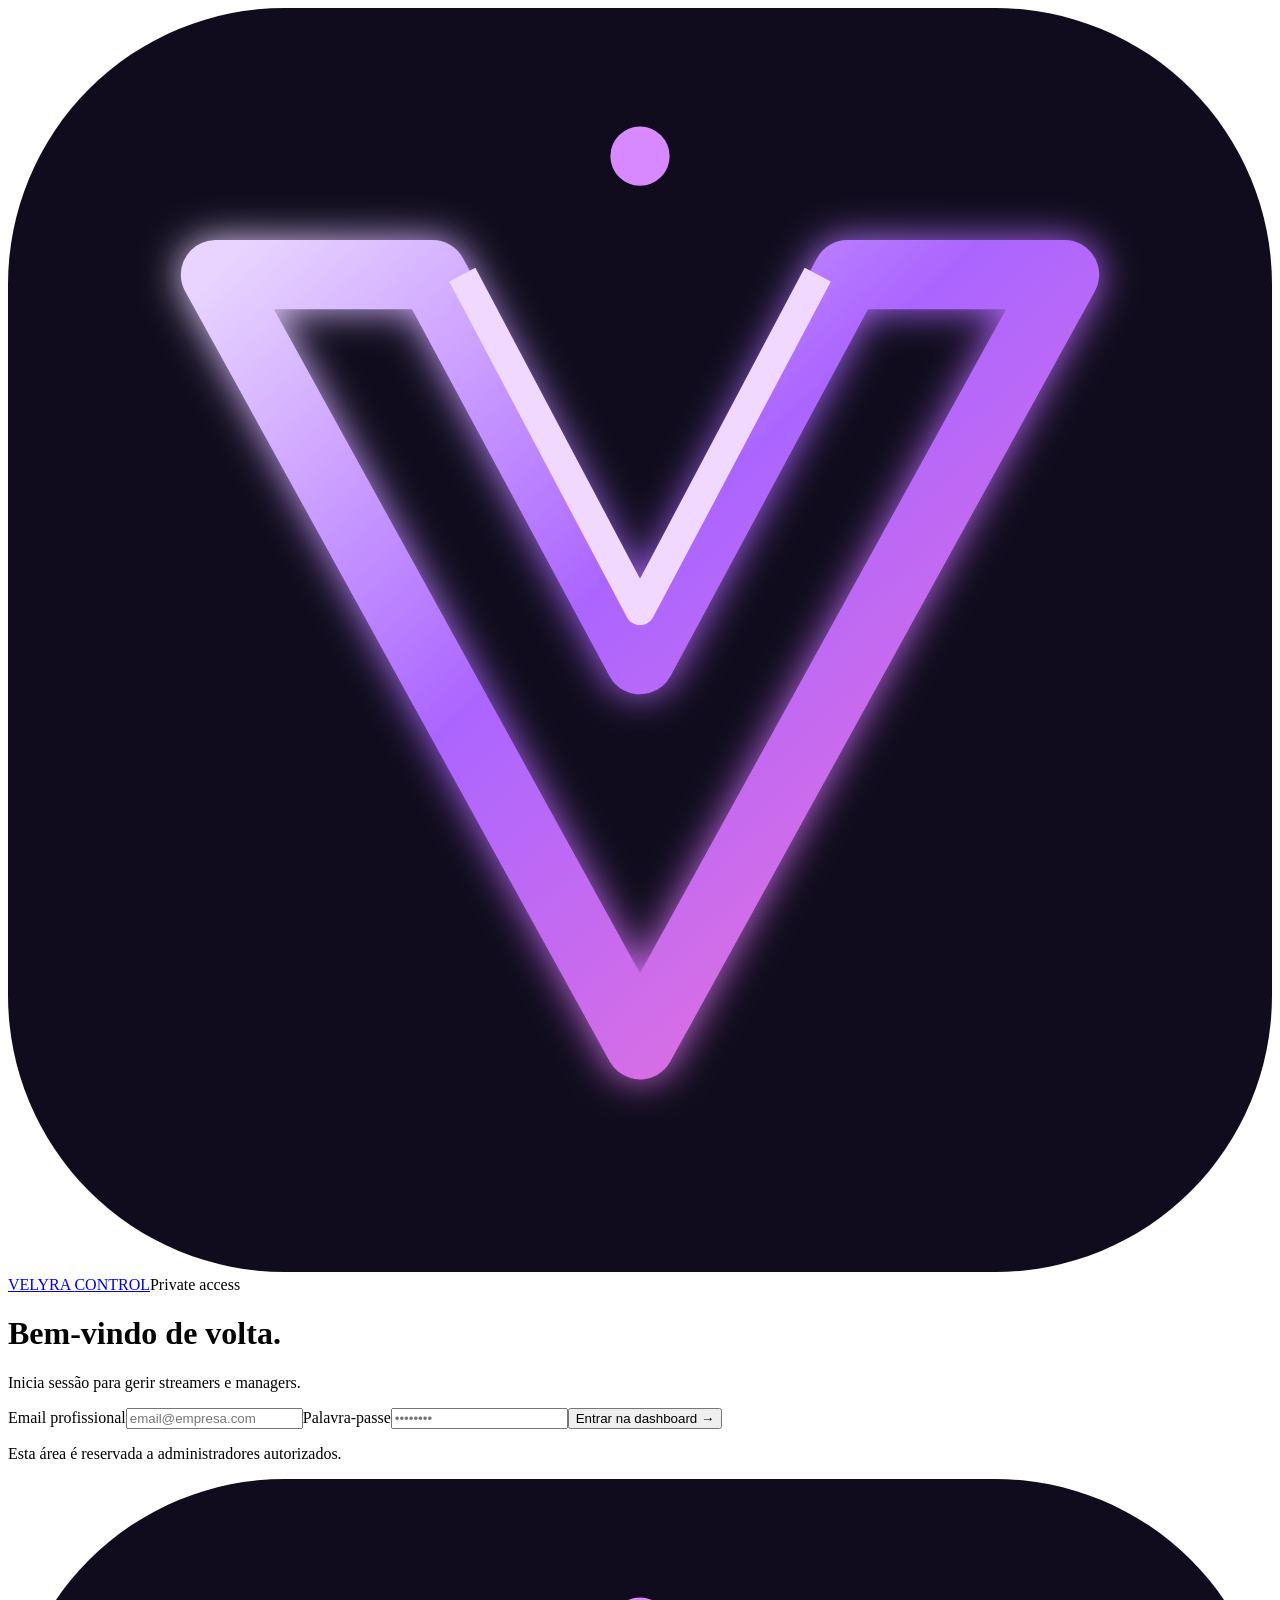
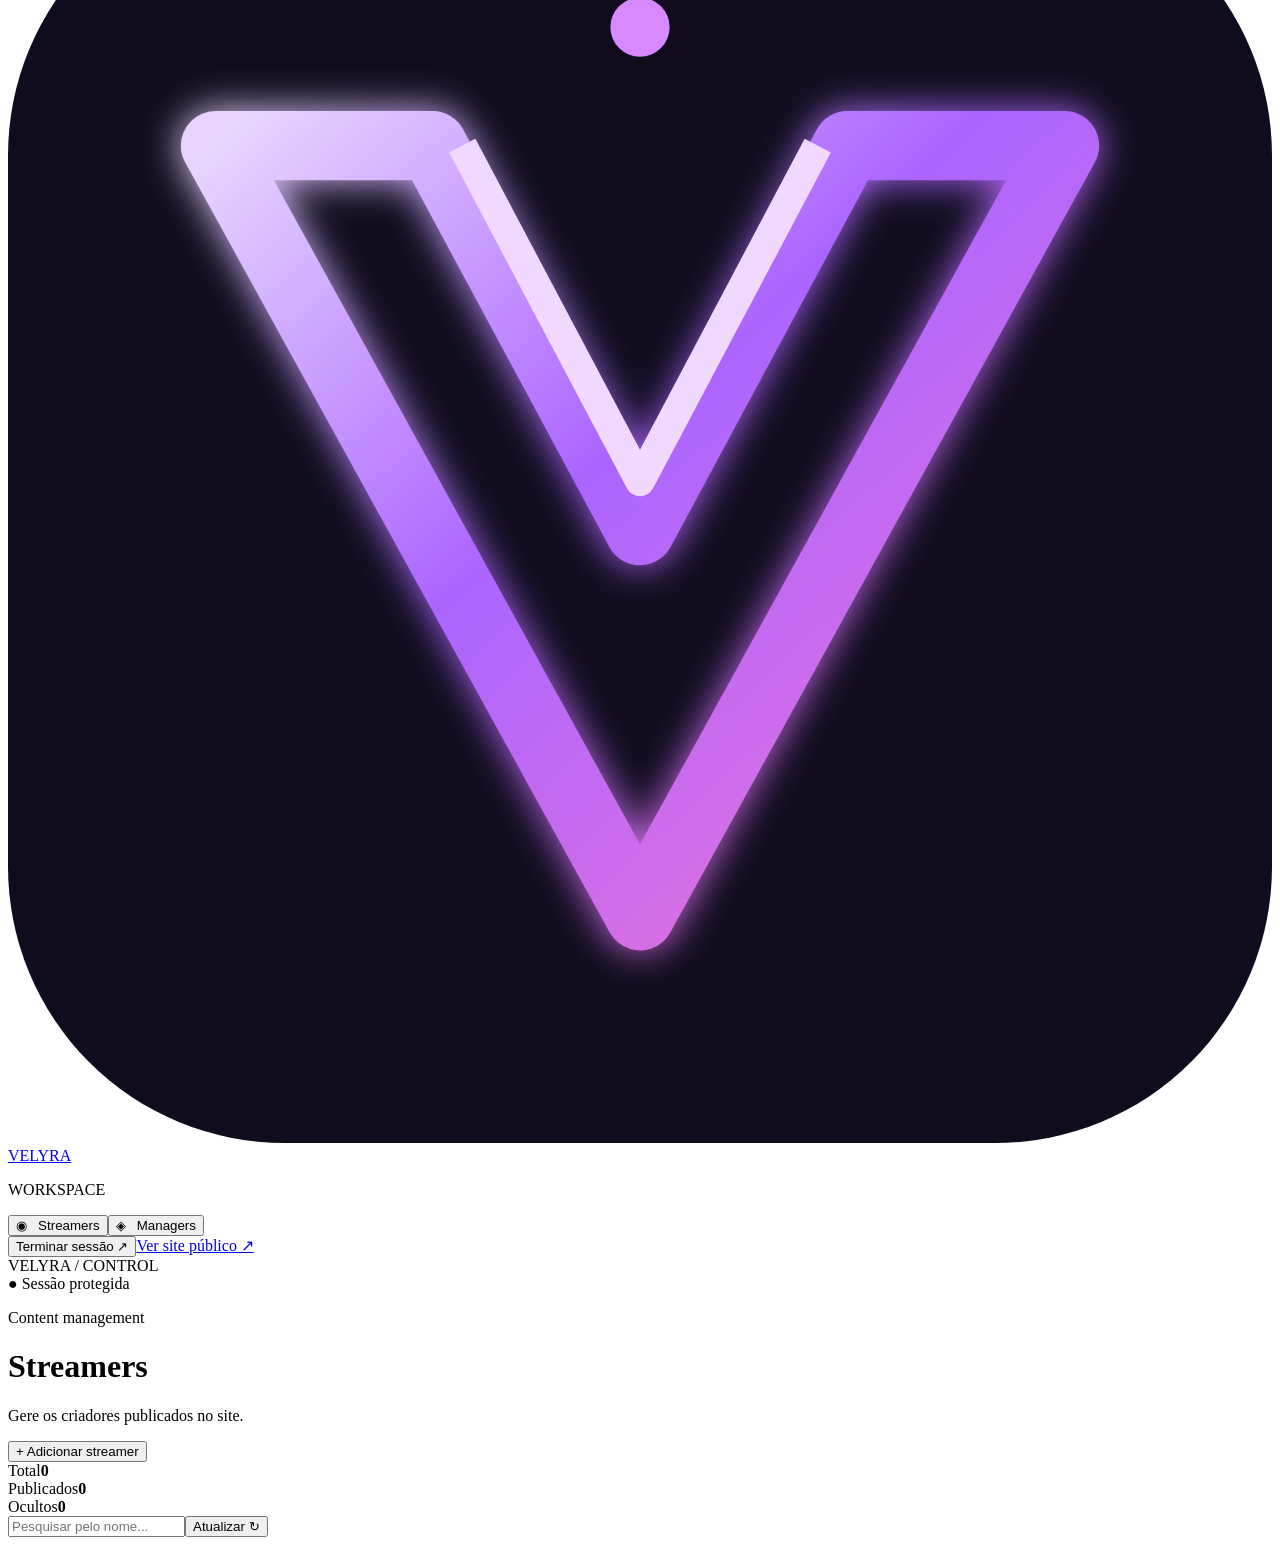
==== pagante/index.html @ 040bf2df "VELYRA Control: dashboard interface" ====
<!doctype html><html lang="pt"><head><meta charset="utf-8"><meta name="viewport" content="width=device-width,initial-scale=1"><meta name="robots" content="noindex,nofollow"><meta name="theme-color" content="#0a0911"><title>VELYRA Control — Dashboard</title><link rel="icon" href="/logo.svg"><link rel="stylesheet" href="/assets/dashboard.css"></head><body>
<div class="auth-screen" id="auth-screen"><div class="login"><a class="login-brand" href="/"><img src="/logo.svg" alt=""> VELYRA <span>CONTROL</span></a><span class="eyebrow">Private access</span><h1>Bem-vindo de volta.</h1><p class="muted">Inicia sessão para gerir streamers e managers.</p><form id="login-form"><label for="email">Email profissional</label><input id="email" name="email" type="email" autocomplete="username" required placeholder="email@empresa.com"><label for="password">Palavra-passe</label><input id="password" name="password" type="password" autocomplete="current-password" required minlength="8" placeholder="••••••••"><button class="primary full" type="submit" id="login-button">Entrar na dashboard →</button></form><p class="message" id="login-status" role="status"></p><p class="note">Esta área é reservada a administradores autorizados.</p></div></div>
<div class="app hidden" id="app"><aside class="side"><a class="logo" href="/"><img src="/logo.svg" alt=""> VELYRA</a><p class="aside-label">WORKSPACE</p><button class="nav-button active" data-kind="streamer">◉ &nbsp; Streamers</button><button class="nav-button" data-kind="manager">◈ &nbsp; Managers</button><div class="aside-bottom"><div class="account" id="account-email"></div><button id="logout" class="subtle">Terminar sessão ↗</button><a href="/" target="_blank" rel="noopener" class="subtle link">Ver site público ↗</a></div></aside>
<main class="main"><header class="top"><div class="tag">VELYRA / CONTROL</div><div id="session-indicator" class="session">● Sessão protegida</div></header><div class="toolbar"><div><p class="eyebrow">Content management</p><h1 id="section-title">Streamers</h1><p class="muted" id="section-description">Gere os criadores publicados no site.</p></div><button class="primary" id="create-button">+ Adicionar streamer</button></div><section class="stat-row"><article class="stat"><span>Total</span><strong id="count-total">0</strong></article><article class="stat"><span>Publicados</span><strong id="count-public">0</strong></article><article class="stat"><span>Ocultos</span><strong id="count-hidden">0</strong></article></section><div class="list-header"><input aria-label="Pesquisar perfis" id="search" placeholder="Pesquisar pelo nome..."><button class="subtle" id="refresh">Atualizar ↻</button></div><p id="app-status" class="message" role="status"></p><div id="profile-list" class="profile-list"></div></main></div>
<dialog id="editor"><form id="editor-form"><header class="modal-header"><div><p class="eyebrow">Profile editor</p><h2 id="editor-title">Novo perfil</h2></div><button id="close-editor" type="button" class="close" aria-label="Fechar">✕</button></header><div class="fields"><input type="hidden" id="profile-id" name="id"><label>Nome *<input name="name" maxlength="100" required placeholder="Nome do criador ou manager"></label><label>Username / handle<input name="handle" maxlength="80" placeholder="@nome"></label><label>Função ou categoria<input name="role" maxlength="100" placeholder="Ex.: Variety streamer"></label><label>Descrição<textarea name="bio" maxlength="1200" rows="3" placeholder="Apresentação breve"></textarea></label><div class="two"><label>Fotografia<input type="file" id="photo" name="photo" accept="image/png,image/jpeg,image/webp"></label><label>Link de fotografia<input name="photo_url" type="url" placeholder="https://..."></label></div><label>Twitch<input name="twitch_url" type="url" placeholder="https://twitch.tv/..."></label><label>Kick<input name="kick_url" type="url" placeholder="https://kick.com/..."></label><label>YouTube<input name="youtube_url" type="url" placeholder="https://youtube.com/..."></label><label>TikTok<input name="tiktok_url" type="url" placeholder="https://tiktok.com/@..."></label><label>Instagram<input name="instagram_url" type="url" placeholder="https://instagram.com/..."></label><label>Contacto profissional (URL)<input name="contact_url" type="url" placeholder="https://..."></label><div class="two"><label>Ordem de apresentação<input type="number" name="sort_order" min="0" max="100000" value="0"></label><label class="check"><input type="checkbox" name="published"> Publicar no site</label></div></div><p id="editor-status" class="message" role="status"></p><footer class="modal-footer"><button type="button" class="subtle" id="cancel-editor">Cancelar</button><button type="submit" class="primary" id="save-button">Guardar perfil</button></footer></form></dialog>
<script type="module" src="/assets/dashboard.js"></script></body></html>
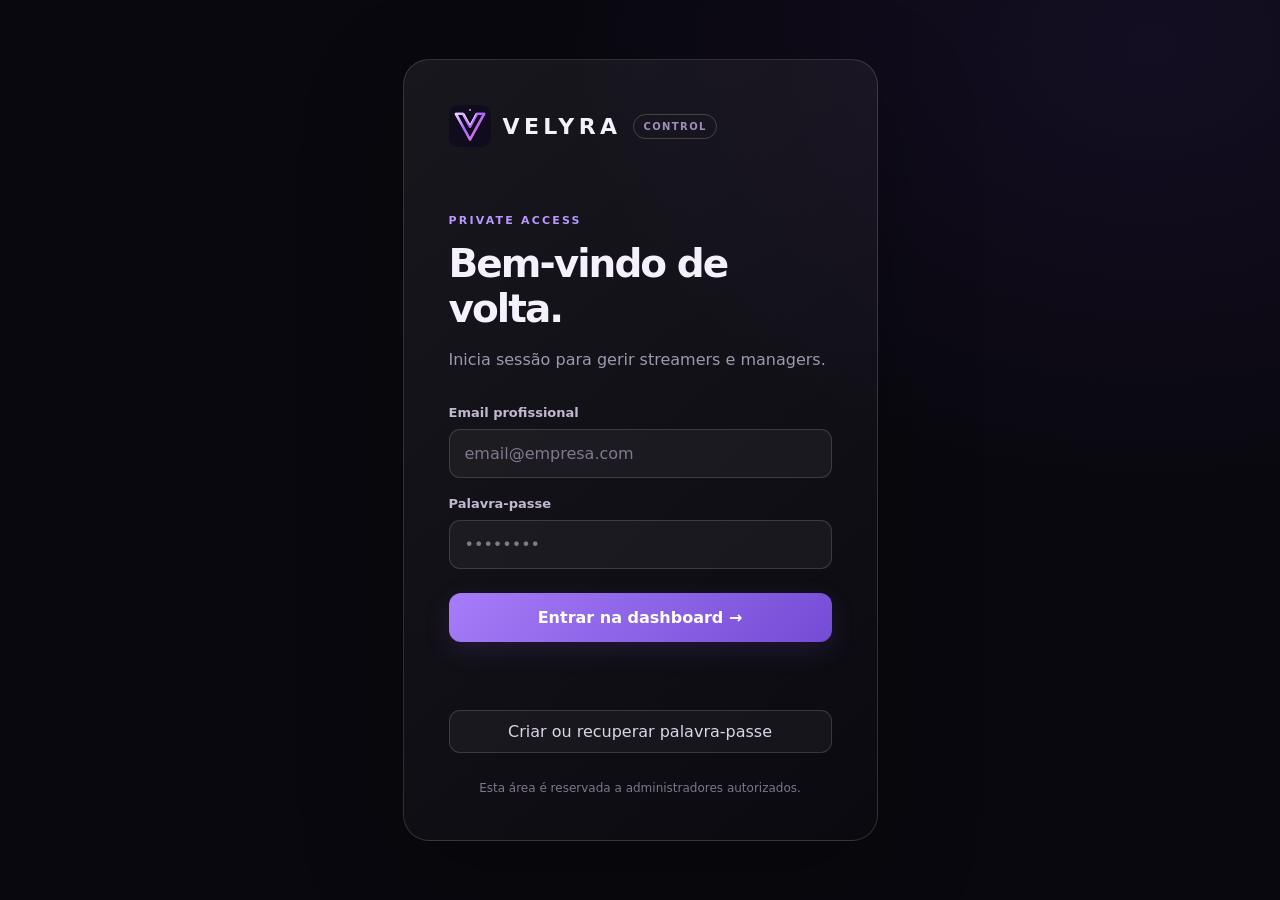
==== commit ec58cb8c: "Add invitation password setup and password recovery UI" ====
--- a/pagante/index.html
+++ b/pagante/index.html
@@ -1,5 +1,5 @@
 <!doctype html><html lang="pt"><head><meta charset="utf-8"><meta name="viewport" content="width=device-width,initial-scale=1"><meta name="robots" content="noindex,nofollow"><meta name="theme-color" content="#0a0911"><title>VELYRA Control — Dashboard</title><link rel="icon" href="/logo.svg"><link rel="stylesheet" href="/assets/dashboard.css"></head><body>
-<div class="auth-screen" id="auth-screen"><div class="login"><a class="login-brand" href="/"><img src="/logo.svg" alt=""> VELYRA <span>CONTROL</span></a><span class="eyebrow">Private access</span><h1>Bem-vindo de volta.</h1><p class="muted">Inicia sessão para gerir streamers e managers.</p><form id="login-form"><label for="email">Email profissional</label><input id="email" name="email" type="email" autocomplete="username" required placeholder="email@empresa.com"><label for="password">Palavra-passe</label><input id="password" name="password" type="password" autocomplete="current-password" required minlength="8" placeholder="••••••••"><button class="primary full" type="submit" id="login-button">Entrar na dashboard →</button></form><p class="message" id="login-status" role="status"></p><p class="note">Esta área é reservada a administradores autorizados.</p></div></div>
+<div class="auth-screen" id="auth-screen"><div class="login"><a class="login-brand" href="/"><img src="/logo.svg" alt=""> VELYRA <span>CONTROL</span></a><span class="eyebrow">Private access</span><h1>Bem-vindo de volta.</h1><p class="muted">Inicia sessão para gerir streamers e managers.</p><form id="login-form"><label for="email">Email profissional</label><input id="email" name="email" type="email" autocomplete="username" required placeholder="email@empresa.com"><label for="password">Palavra-passe</label><input id="password" name="password" type="password" autocomplete="current-password" required minlength="8" placeholder="••••••••"><button class="primary full" type="submit" id="login-button">Entrar na dashboard →</button></form><p class="message" id="login-status" role="status"></p><button type="button" id="forgot-password" class="subtle full">Criar ou recuperar palavra-passe</button><form id="password-form" class="hidden"><p class="muted">Define a palavra-passe da tua conta VELYRA.</p><label for="new-password">Nova palavra-passe</label><input id="new-password" type="password" minlength="10" autocomplete="new-password" required placeholder="Mínimo 10 caracteres"><label for="confirm-password">Confirmar palavra-passe</label><input id="confirm-password" type="password" minlength="10" autocomplete="new-password" required><button class="primary full" type="submit" id="password-button">Guardar palavra-passe</button><p class="message" id="password-status" role="status"></p></form><p class="note">Esta área é reservada a administradores autorizados.</p></div></div>
 <div class="app hidden" id="app"><aside class="side"><a class="logo" href="/"><img src="/logo.svg" alt=""> VELYRA</a><p class="aside-label">WORKSPACE</p><button class="nav-button active" data-kind="streamer">◉ &nbsp; Streamers</button><button class="nav-button" data-kind="manager">◈ &nbsp; Managers</button><div class="aside-bottom"><div class="account" id="account-email"></div><button id="logout" class="subtle">Terminar sessão ↗</button><a href="/" target="_blank" rel="noopener" class="subtle link">Ver site público ↗</a></div></aside>
 <main class="main"><header class="top"><div class="tag">VELYRA / CONTROL</div><div id="session-indicator" class="session">● Sessão protegida</div></header><div class="toolbar"><div><p class="eyebrow">Content management</p><h1 id="section-title">Streamers</h1><p class="muted" id="section-description">Gere os criadores publicados no site.</p></div><button class="primary" id="create-button">+ Adicionar streamer</button></div><section class="stat-row"><article class="stat"><span>Total</span><strong id="count-total">0</strong></article><article class="stat"><span>Publicados</span><strong id="count-public">0</strong></article><article class="stat"><span>Ocultos</span><strong id="count-hidden">0</strong></article></section><div class="list-header"><input aria-label="Pesquisar perfis" id="search" placeholder="Pesquisar pelo nome..."><button class="subtle" id="refresh">Atualizar ↻</button></div><p id="app-status" class="message" role="status"></p><div id="profile-list" class="profile-list"></div></main></div>
 <dialog id="editor"><form id="editor-form"><header class="modal-header"><div><p class="eyebrow">Profile editor</p><h2 id="editor-title">Novo perfil</h2></div><button id="close-editor" type="button" class="close" aria-label="Fechar">✕</button></header><div class="fields"><input type="hidden" id="profile-id" name="id"><label>Nome *<input name="name" maxlength="100" required placeholder="Nome do criador ou manager"></label><label>Username / handle<input name="handle" maxlength="80" placeholder="@nome"></label><label>Função ou categoria<input name="role" maxlength="100" placeholder="Ex.: Variety streamer"></label><label>Descrição<textarea name="bio" maxlength="1200" rows="3" placeholder="Apresentação breve"></textarea></label><div class="two"><label>Fotografia<input type="file" id="photo" name="photo" accept="image/png,image/jpeg,image/webp"></label><label>Link de fotografia<input name="photo_url" type="url" placeholder="https://..."></label></div><label>Twitch<input name="twitch_url" type="url" placeholder="https://twitch.tv/..."></label><label>Kick<input name="kick_url" type="url" placeholder="https://kick.com/..."></label><label>YouTube<input name="youtube_url" type="url" placeholder="https://youtube.com/..."></label><label>TikTok<input name="tiktok_url" type="url" placeholder="https://tiktok.com/@..."></label><label>Instagram<input name="instagram_url" type="url" placeholder="https://instagram.com/..."></label><label>Contacto profissional (URL)<input name="contact_url" type="url" placeholder="https://..."></label><div class="two"><label>Ordem de apresentação<input type="number" name="sort_order" min="0" max="100000" value="0"></label><label class="check"><input type="checkbox" name="published"> Publicar no site</label></div></div><p id="editor-status" class="message" role="status"></p><footer class="modal-footer"><button type="button" class="subtle" id="cancel-editor">Cancelar</button><button type="submit" class="primary" id="save-button">Guardar perfil</button></footer></form></dialog>
--- a/assets/dashboard.css
+++ b/assets/dashboard.css
@@ -0,0 +1 @@
+:root{color-scheme:dark;font-family:Inter,ui-sans-serif,system-ui,-apple-system,Segoe UI,sans-serif;background:#09080e;color:#f4f0fc}*{box-sizing:border-box}body{margin:0;min-height:100vh;background:radial-gradient(ellipse at 90% 5%,#7741d91a,transparent 38%),#09080e}input,textarea,button{font:inherit}button{cursor:pointer}a{text-decoration:none;color:inherit}.hidden{display:none!important}.muted{color:#9f98ae;line-height:1.6}.eyebrow{font-size:11px;letter-spacing:.2em;color:#b897ff;text-transform:uppercase;font-weight:800}.primary{background:linear-gradient(135deg,#a67cf9,#754bd5);color:white;border:0;border-radius:12px;padding:14px 22px;font-weight:750;min-height:49px;box-shadow:0 8px 26px #8d57ea26}.primary:hover{filter:brightness(1.12)}.primary:disabled{opacity:.55;cursor:wait}.full{width:100%;margin-top:24px}.subtle{background:#ffffff0a;border:1px solid #ffffff25;border-radius:11px;padding:11px 18px;color:#dcd5e8}.subtle:hover{background:#a07eff19}.message{font-size:13px;min-height:18px;color:#bc9eff}.message.error{color:#ff9ba3}.auth-screen{min-height:100vh;display:grid;place-items:center;padding:32px}.login{background:linear-gradient(140deg,#ffffff10,#ffffff03);border:1px solid #ffffff24;box-shadow:0 30px 100px #0004;border-radius:26px;padding:45px;width:min(475px,100%)}.login-brand{display:flex;gap:12px;align-items:center;font-weight:850;letter-spacing:.2em;font-size:22px;margin-bottom:62px}.login-brand img{width:42px}.login-brand span{font-size:10px;color:#a18cbf;letter-spacing:.14em;border:1px solid #ffffff30;border-radius:30px;padding:6px 9px}.login h1{font-size:39px;letter-spacing:-.05em;margin:13px 0}.login form{margin-top:32px}.login label{display:block;color:#c1b8d1;font-size:13px;font-weight:700;margin:18px 0 9px}input,textarea{width:100%;border:1px solid #ffffff25;border-radius:11px;background:#ffffff0b;color:white;padding:14px 15px;outline:0}input:focus,textarea:focus{border-color:#a679ef}input::placeholder,textarea::placeholder{color:#81788c}.note{font-size:12px;color:#7e768d;text-align:center;margin:28px 0 0}.app{display:grid;grid-template-columns:250px minmax(0,1fr);min-height:100vh}.side{border-right:1px solid #ffffff15;padding:35px 20px;display:flex;flex-direction:column;background:#0e0c15}.logo{display:flex;gap:12px;align-items:center;letter-spacing:.17em;font-size:22px;font-weight:850;padding:0 12px}.logo img{width:38px}.aside-label{margin:58px 12px 16px;letter-spacing:.18em;color:#655d70;font-size:11px}.nav-button{border:0;background:transparent;color:#aca1bb;text-align:left;border-radius:12px;padding:17px 16px;font-size:15px;margin-bottom:7px}.nav-button.active{background:#ae86ff1e;color:#e5d5ff;border:1px solid #ae86ff24}.aside-bottom{margin-top:auto;display:flex;flex-direction:column;gap:12px}.account{font-size:12px;color:#8d829b;word-break:break-all}.link{display:block;text-align:center}.main{padding:38px clamp(24px,5vw,75px);width:100%;max-width:1600px}.top{display:flex;justify-content:space-between;border-bottom:1px solid #ffffff15;padding-bottom:30px;align-items:center}.tag{font-size:11px;letter-spacing:.18em;color:#827a90}.session{font-size:12px;color:#81dab7}.toolbar{display:flex;justify-content:space-between;align-items:end;gap:25px;margin:70px 0 35px}.toolbar h1{font-size:clamp(42px,5vw,65px);letter-spacing:-.055em;margin:12px 0 5px}.toolbar p.muted{margin:0}.stat-row{display:grid;grid-template-columns:repeat(3,1fr);gap:15px}.stat{border-radius:19px;border:1px solid #ffffff20;background:#ffffff07;padding:26px;min-height:120px}.stat span{display:block;color:#9c91ad;font-size:14px}.stat strong{display:block;font-size:36px;letter-spacing:-.04em;margin-top:12px}.list-header{display:flex;justify-content:space-between;align-items:center;gap:15px;margin:44px 0 15px}.list-header input{max-width:360px}.profile-list{display:grid;gap:13px}.item{display:flex;align-items:center;gap:18px;border:1px solid #ffffff20;border-radius:17px;background:#ffffff07;padding:16px 19px}.thumb{width:62px;height:62px;display:grid;place-items:center;object-fit:cover;flex-shrink:0;border-radius:15px;background:#7b54be2a;color:#c7a8f7;font-size:26px;font-weight:750}.item-body{flex:1;min-width:0}.item-body h3{font-size:18px;margin:0 0 5px;overflow-wrap:anywhere}.item-body p{font-size:13px;color:#8d849e;margin:0}.pill{font-size:12px;color:#b9a8d3;border:1px solid #ffffff29;padding:7px 12px;border-radius:30px}.pill.on{color:#90e1be;border-color:#2e976b88}.row-actions{display:flex;gap:8px}.row-actions button{padding:10px 12px}.row-actions .danger{color:#ffa4ad;border-color:#f87c8c44}.no-data{padding:50px;text-align:center;color:#aba2ba;border:1px dashed #ffffff3b;border-radius:18px}dialog{border:1px solid #ffffff2c;background:#171320;color:white;border-radius:22px;width:min(650px,calc(100vw - 30px));max-height:90vh;overflow:auto;padding:0;box-shadow:0 30px 100px #000b}dialog::backdrop{background:#04030acc;backdrop-filter:blur(8px)}.modal-header{padding:28px 30px 20px;display:flex;justify-content:space-between;gap:16px;align-items:start;border-bottom:1px solid #ffffff19}.modal-header h2{font-size:27px;margin:8px 0 0}.close{font-size:17px;border:0;color:#ddd;background:transparent;padding:8px}.fields{padding:25px 30px;display:grid;gap:17px}.fields label{font-size:13px;font-weight:650;color:#c5bdd3;display:grid;gap:8px}.fields textarea{resize:vertical}.fields .two{display:grid;grid-template-columns:1fr 1fr;gap:13px}.fields .check{display:flex;align-items:center;gap:12px}.check input{width:20px;height:20px;accent-color:#9f77f5}.modal-footer{padding:17px 30px 25px;display:flex;justify-content:flex-end;gap:11px;border-top:1px solid #ffffff18}#editor-status{margin:0 30px 12px}@media(max-width:850px){.app{grid-template-columns:1fr}.side{padding:18px;flex-direction:row;align-items:center;gap:8px;flex-wrap:wrap}.aside-label,.aside-bottom .account,.aside-bottom .link{display:none}.aside-bottom{margin:0 0 0 auto}.logo{margin-right:auto}.main{padding:25px}.toolbar{margin:38px 0 25px}}@media(max-width:600px){.login{padding:27px}.login-brand{margin-bottom:40px}.top{display:none}.side .logo{width:100%}.toolbar{display:block}.toolbar .primary{margin-top:20px}.stat-row{gap:8px}.stat{padding:15px;min-height:100px}.stat strong{font-size:28px}.list-header{flex-wrap:wrap}.item{flex-wrap:wrap}.row-actions{width:100%}.row-actions button{flex:1}.fields .two{grid-template-columns:1fr}.fields{padding:20px}.modal-header{padding:20px}.modal-footer{padding:16px}.pill{margin-left:auto}}
